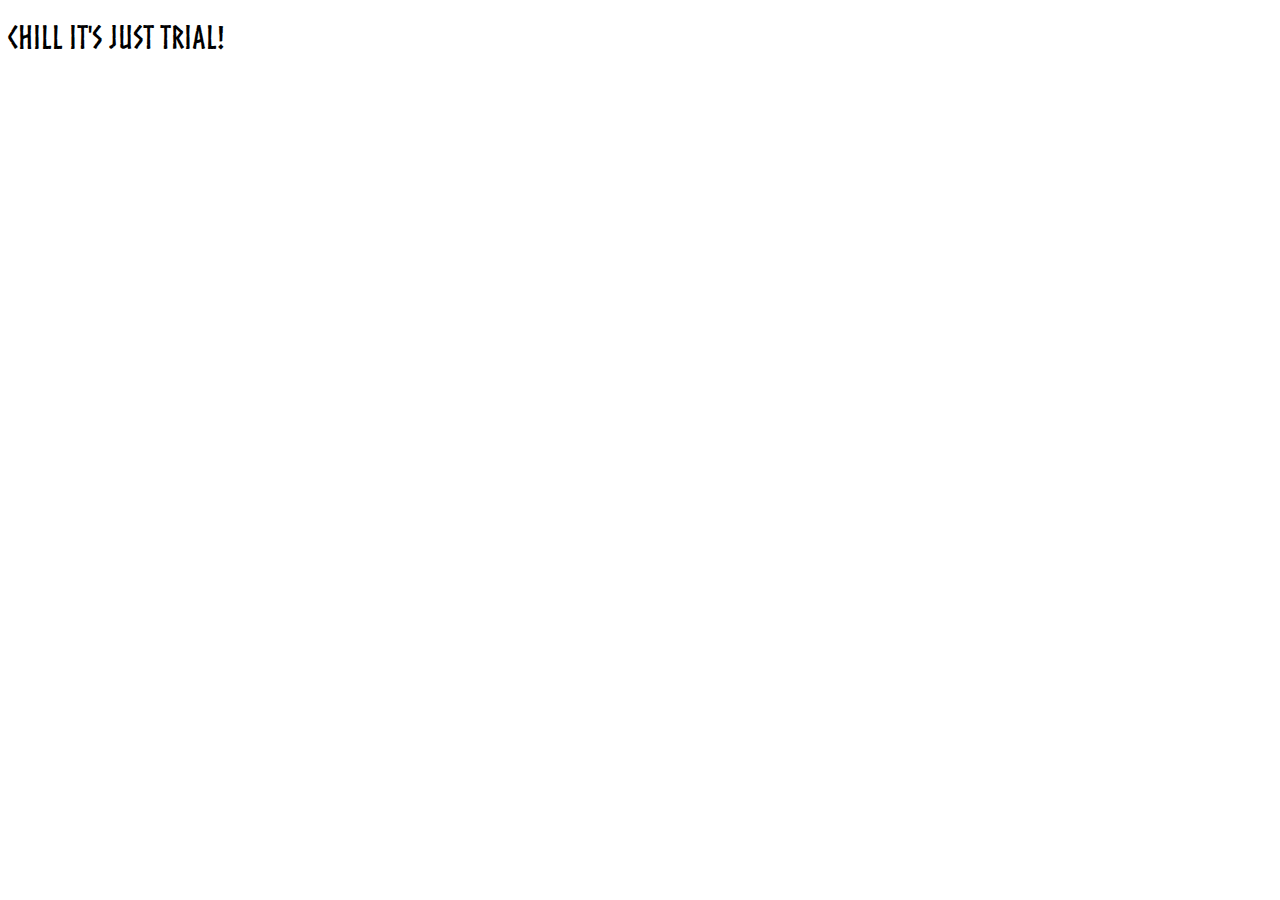
==== index.html @ 1b853274 "Add initial setup" ====
<!DOCTYPE html>
<html lang="en">
<head>
    <meta charset="UTF-8">
    <meta name="viewport" content="width=device-width, initial-scale=1.0">
    <title>Sign up</title>
    <link rel="stylesheet" href="styles.css">
    <link rel="" href="">
</head>
<body>
    <h1>Chill it's just trial!</h1>
</body>
</html>
---- styles.css ----
@font-face {
    font-family: my-cool-font;
    src: url(./fonts/Norse-Bold.otf);
}

h1{
    font-family: my-cool-font, sans-serif;
}
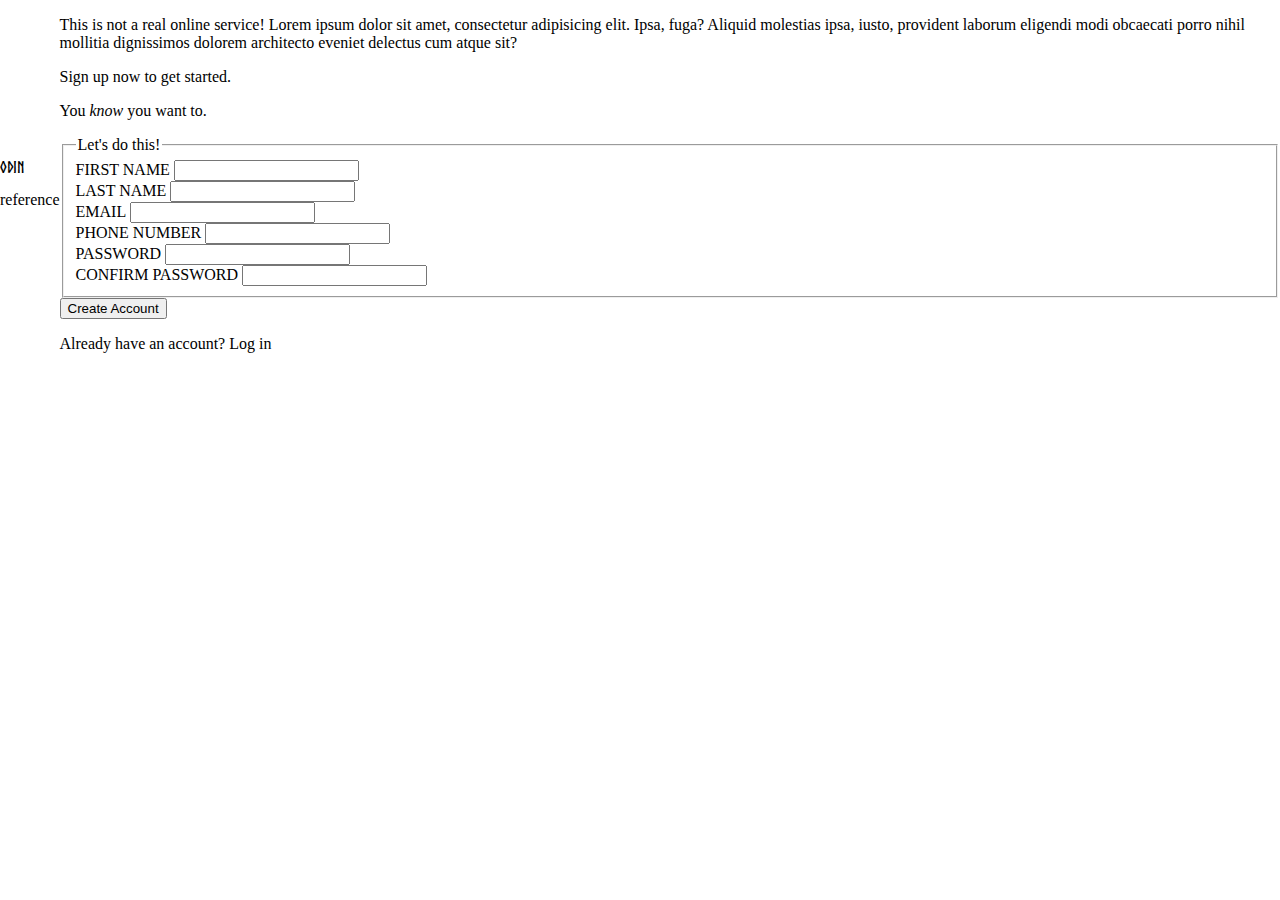
==== commit 2ad53173: "Add HTML boilerplate" ====
--- a/index.html
+++ b/index.html
@@ -8,6 +8,53 @@
     <link rel="" href="">
 </head>
 <body>
-    <h1>Chill it's just trial!</h1>
+    <div class="sidebar">
+        <p>ODIN</p>
+        <p>reference</p>
+    </div>
+    <main>
+        <p>This is not a real online service! Lorem ipsum dolor sit amet, consectetur adipisicing elit. Ipsa, fuga? Aliquid molestias ipsa, iusto, provident laborum eligendi modi obcaecati porro nihil mollitia dignissimos dolorem architecto eveniet delectus cum atque sit?</p>
+        <p>Sign up now to get started.</p>
+        <p>You <em>know</em> you want to.</p>
+
+        <form action="#" method="push">
+            <fieldset>
+                <legend>Let's do this!</legend>
+                <div>
+                    <label for="first_name">FIRST NAME</label>
+                    <input type="text" id="first_name" name="first_name" required>
+                </div>
+
+                <div>
+                    <label for="last_name">LAST NAME</label>
+                    <input type="text" id="last_name" name="last_name" required>
+                </div>
+
+                <div>
+                    <label for="mail">EMAIL</label>
+                    <input type="email" id="mail" name="email" required>
+                </div>
+
+                <div>
+                    <label for="phone">PHONE NUMBER</label>
+                    <input type="number" id="phone" name="phone" required>
+                </div>
+
+                <div>
+                    <label for="password">PASSWORD</label>
+                    <input type="password" id="password" name="password" required>
+                </div>
+
+                <div>
+                    <label for="confirm_password">CONFIRM PASSWORD</label>
+                    <input type="password" id="confirm_password" name="confirm_password" required>
+                </div>
+            </fieldset>
+            <button type="submit">Create Account</button>
+        </form>
+
+        <p>Already have an account? <span>Log in</span></p>
+
+    </main>
 </body>
 </html>--- a/styles.css
+++ b/styles.css
@@ -3,6 +3,21 @@
     src: url(./fonts/Norse-Bold.otf);
 }
 
-h1{
-    font-family: my-cool-font, sans-serif;
-}+body{
+    margin: 0;
+    padding: 0;
+    display: flex;
+    align-items: center;
+}
+
+.sidebar{
+
+}
+
+.sidebar>p:first-child{
+    font-family: my-cool-font;
+}
+
+/* fieldset{
+    display: flex;
+} */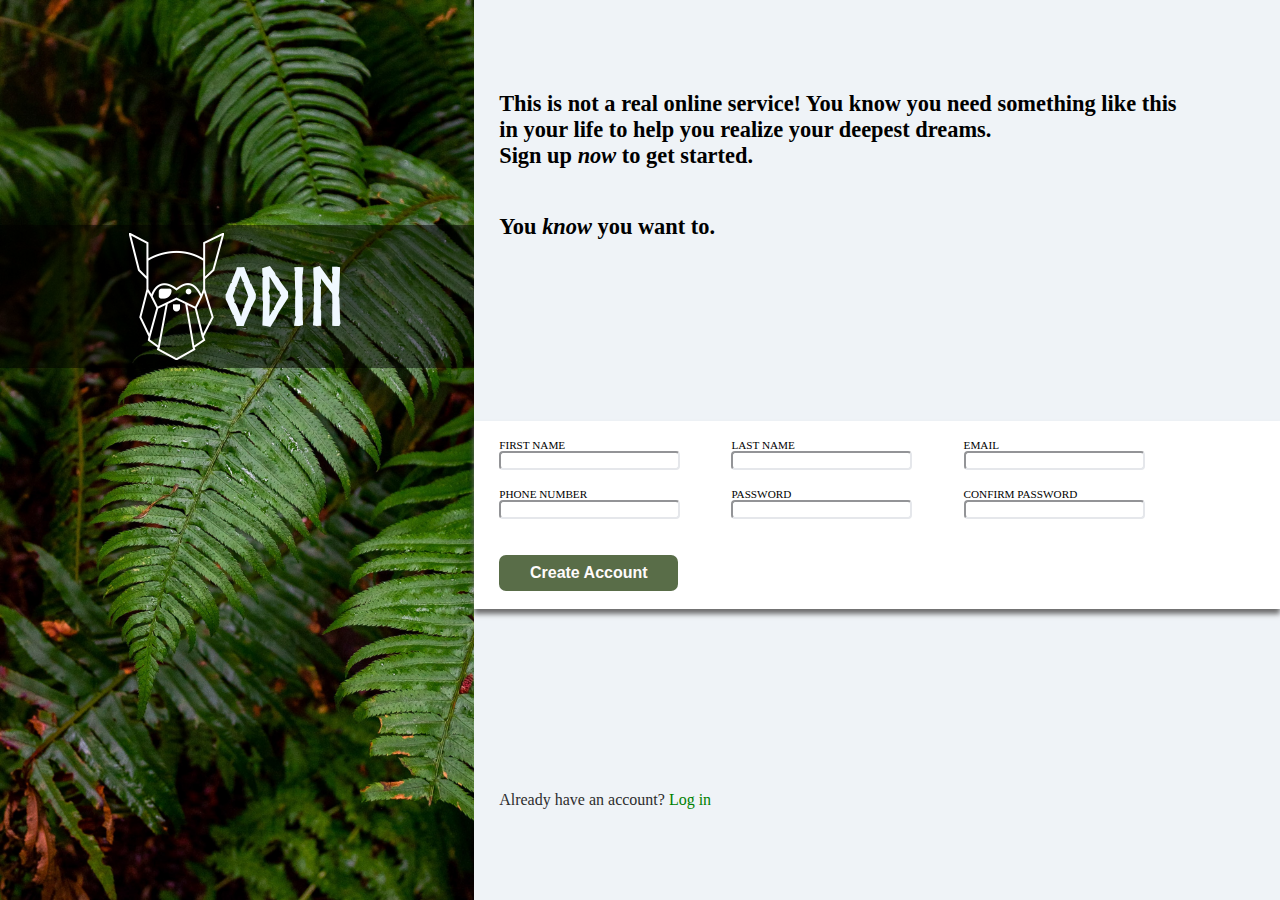
==== commit e3d9699c: "Add base structure" ====
--- a/index.html
+++ b/index.html
@@ -9,17 +9,19 @@
 </head>
 <body>
     <div class="sidebar">
-        <p>ODIN</p>
-        <p>reference</p>
+        <div class="logo">
+            <img src="./images/odin_lined.png">
+            <p>ODIN</p>
+        </div>
     </div>
     <main>
-        <p>This is not a real online service! Lorem ipsum dolor sit amet, consectetur adipisicing elit. Ipsa, fuga? Aliquid molestias ipsa, iusto, provident laborum eligendi modi obcaecati porro nihil mollitia dignissimos dolorem architecto eveniet delectus cum atque sit?</p>
-        <p>Sign up now to get started.</p>
-        <p>You <em>know</em> you want to.</p>
-
-        <form action="#" method="push">
-            <fieldset>
-                <legend>Let's do this!</legend>
+        <div class="row1">
+            <p>This is not a real online service! You know you need something like this in your life to help you realize your deepest dreams.<span>Sign up <em>now</em> to get started.</span></p>
+            <p>You <em>know</em> you want to.</p>
+        </div>
+        <div class="row2">
+            <div class="fieldset">
+                <!-- <legend>Let's do this!</legend> -->
                 <div>
                     <label for="first_name">FIRST NAME</label>
                     <input type="text" id="first_name" name="first_name" required>
@@ -49,9 +51,10 @@
                     <label for="confirm_password">CONFIRM PASSWORD</label>
                     <input type="password" id="confirm_password" name="confirm_password" required>
                 </div>
-            </fieldset>
+            </div>
+
             <button type="submit">Create Account</button>
-        </form>
+    </div>
 
         <p>Already have an account? <span>Log in</span></p>
 
--- a/styles.css
+++ b/styles.css
@@ -3,21 +3,125 @@
     src: url(./fonts/Norse-Bold.otf);
 }
 
-body{
+*{
     margin: 0;
     padding: 0;
+    /* border: 2px solid red; */
+}
+
+body{
     display: flex;
+    align-items: center;
+    width: 100vw;
+    position: absolute;
+    background-color: rgb(239, 243, 247);
+}
+
+.sidebar{
+    min-width: 37vw;
+    height: 100vh;
+    background-image: url(./images/halie-west-unsplash.jpg);
+    background-size: cover;    
+    background-repeat: no-repeat;
     align-items: center;
 }
 
-.sidebar{
-
+.logo{
+    display: flex;
+    align-items: center;
+    font-family: my-cool-font, sans-serif;
+    font-size: 5em;
+    color: aliceblue;
+    justify-content: center;
+    background-color: rgba(0, 0, 0, 0.5);
+    padding: 0.1em 0;
+    margin-top: 25vh;
 }
 
-.sidebar>p:first-child{
-    font-family: my-cool-font;
+.logo img{
+    max-width: 20%;
 }
 
-/* fieldset{
+main{
     display: flex;
-} */+    flex-direction: column;
+    justify-content: space-around;
+    height: 100vh;
+}
+
+.row1{
+    font-size: 1.4em;
+    font-weight: 700;
+    width: 87%;
+    display: flex;
+    flex-direction: column;
+    gap: 5vh;
+    margin-left: 2vw;
+}
+
+.row1 span{
+    display: block;
+}
+
+.row2{
+    display: flex;
+    flex-direction: column;
+    gap: 4vh;
+    padding: 2vh 2vw;
+    background-color: rgb(255, 255, 255);
+    box-shadow: 0 5px 5px rgb(110, 110, 110);
+}
+
+.fieldset{
+    display: flex;
+    flex-flow: row wrap;
+    column-gap: 4vw;
+    max-width: 55vw;
+    row-gap: 2vh;
+}
+
+.fieldset>div{
+    display: flex;
+    flex-flow: column;
+    font-size: 0.7em;
+}
+
+button{
+    width: 14vw;
+    color: rgb(255, 251, 251);
+    background-color: #596D48;
+    font-weight: 700;
+    padding: 1vh 1vw;
+    border: 0;
+    font-size: 1em;
+    border-radius: 7px;
+}
+
+main>p:last-child>span{
+    color: green;
+}
+
+main>p:last-child{
+    font-size: 1em;
+    color: rgb(45, 45, 45);
+    margin-left: 2vw;
+}
+
+input{
+    border-color: #E5E7EB;
+    border-radius: 4px;
+}
+
+input:focus:valid{
+    border-color: #0792dc;
+    box-shadow: 1px 1px 2px black;
+    outline: none;
+}
+
+input:focus:invalid{
+    border-color: #ff0101;
+    outline: none;
+}
+
+
+
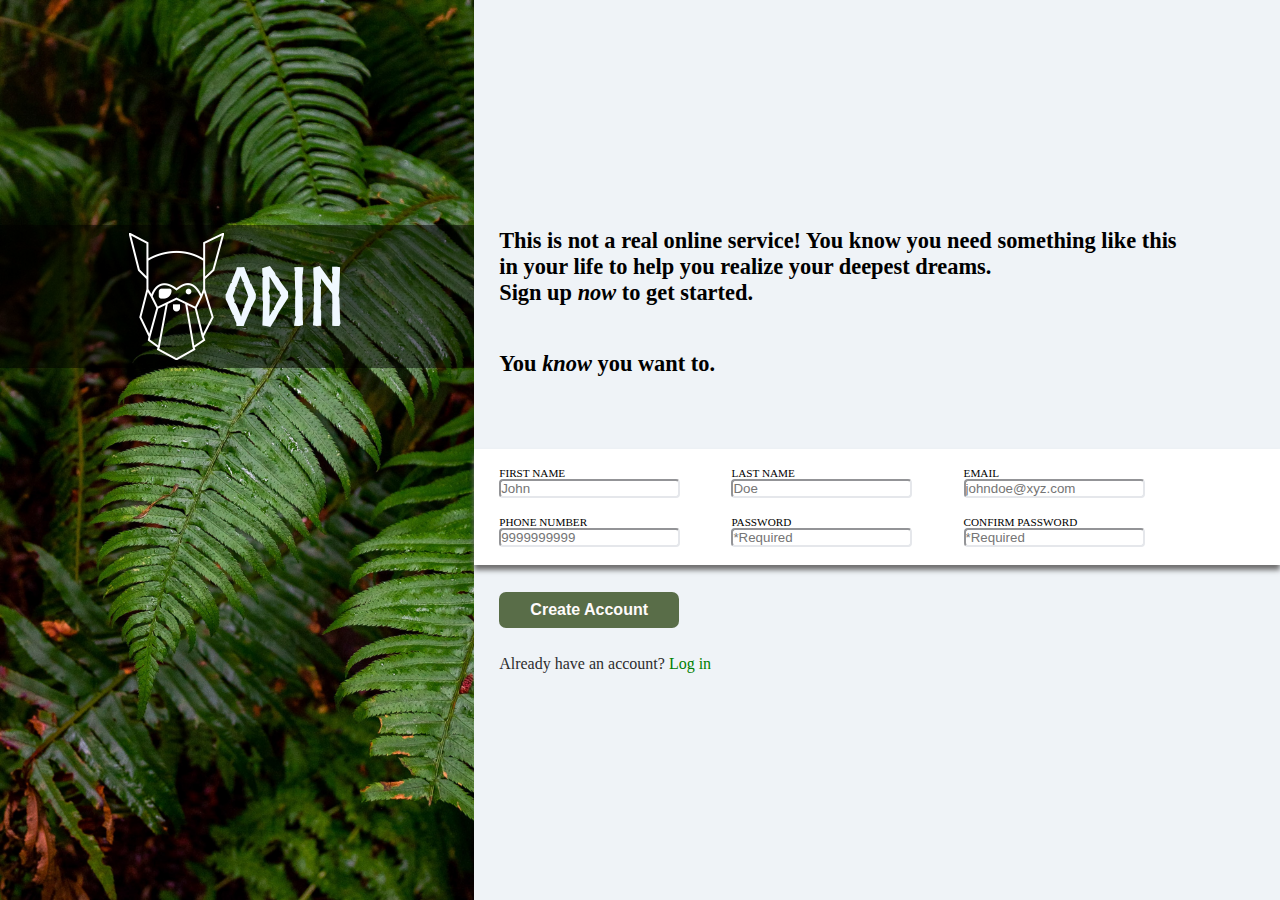
==== commit d2f1905b: "Add password matching" ====
--- a/index.html
+++ b/index.html
@@ -5,7 +5,6 @@
     <meta name="viewport" content="width=device-width, initial-scale=1.0">
     <title>Sign up</title>
     <link rel="stylesheet" href="styles.css">
-    <link rel="" href="">
 </head>
 <body>
     <div class="sidebar">
@@ -20,44 +19,45 @@
             <p>You <em>know</em> you want to.</p>
         </div>
         <div class="row2">
-            <div class="fieldset">
+            <form action="#" method="get" id="sign-up-form">
                 <!-- <legend>Let's do this!</legend> -->
                 <div>
                     <label for="first_name">FIRST NAME</label>
-                    <input type="text" id="first_name" name="first_name" required>
+                    <input type="text" id="first_name" name="first_name" placeholder="John" required>
                 </div>
 
                 <div>
                     <label for="last_name">LAST NAME</label>
-                    <input type="text" id="last_name" name="last_name" required>
+                    <input type="text" id="last_name" name="last_name" placeholder="Doe" required>
                 </div>
 
                 <div>
                     <label for="mail">EMAIL</label>
-                    <input type="email" id="mail" name="email" required>
+                    <input type="email" id="mail" name="email" placeholder="johndoe@xyz.com" required>
                 </div>
 
                 <div>
                     <label for="phone">PHONE NUMBER</label>
-                    <input type="number" id="phone" name="phone" required>
+                    <input type="text" id="phone" name="phone" minlength="10" maxlength="10" pattern="[0-9]{10}" placeholder="9999999999" required>
                 </div>
 
                 <div>
                     <label for="password">PASSWORD</label>
-                    <input type="password" id="password" name="password" required>
+                    <input type="password" id="password" name="password" minlength="8" placeholder="*Required" required>
                 </div>
 
                 <div>
                     <label for="confirm_password">CONFIRM PASSWORD</label>
-                    <input type="password" id="confirm_password" name="confirm_password" required>
+                    <input type="password" id="confirm_password" name="confirm_password" minlength="8" placeholder="*Required" required>
                 </div>
             </div>
 
             <button type="submit">Create Account</button>
-    </div>
+        </form>
 
         <p>Already have an account? <span>Log in</span></p>
 
     </main>
+    <script src="scripts.js" defer></script>
 </body>
 </html>--- a/styles.css
+++ b/styles.css
@@ -45,8 +45,9 @@
 main{
     display: flex;
     flex-direction: column;
-    justify-content: space-around;
+    justify-content: center;
     height: 100vh;
+    gap: 3vh;
 }
 
 .row1{
@@ -57,6 +58,7 @@
     flex-direction: column;
     gap: 5vh;
     margin-left: 2vw;
+    margin-bottom: 5vh;
 }
 
 .row1 span{
@@ -72,7 +74,7 @@
     box-shadow: 0 5px 5px rgb(110, 110, 110);
 }
 
-.fieldset{
+form{
     display: flex;
     flex-flow: row wrap;
     column-gap: 4vw;
@@ -80,14 +82,14 @@
     row-gap: 2vh;
 }
 
-.fieldset>div{
+form>div{
     display: flex;
     flex-flow: column;
     font-size: 0.7em;
 }
 
 button{
-    width: 14vw;
+    width: 180px;
     color: rgb(255, 251, 251);
     background-color: #596D48;
     font-weight: 700;
@@ -95,6 +97,7 @@
     border: 0;
     font-size: 1em;
     border-radius: 7px;
+    margin-left: 2vw;
 }
 
 main>p:last-child>span{
@@ -107,21 +110,21 @@
     margin-left: 2vw;
 }
 
-input{
-    border-color: #E5E7EB;
-    border-radius: 4px;
-}
-
 input:focus:valid{
     border-color: #0792dc;
     box-shadow: 1px 1px 2px black;
     outline: none;
 }
 
-input:focus:invalid{
+input:invalid{
     border-color: #ff0101;
     outline: none;
 }
 
+input:placeholder-shown{
+    border-color: #E5E7EB;
+    border-radius: 4px;
+}
 
 
+
